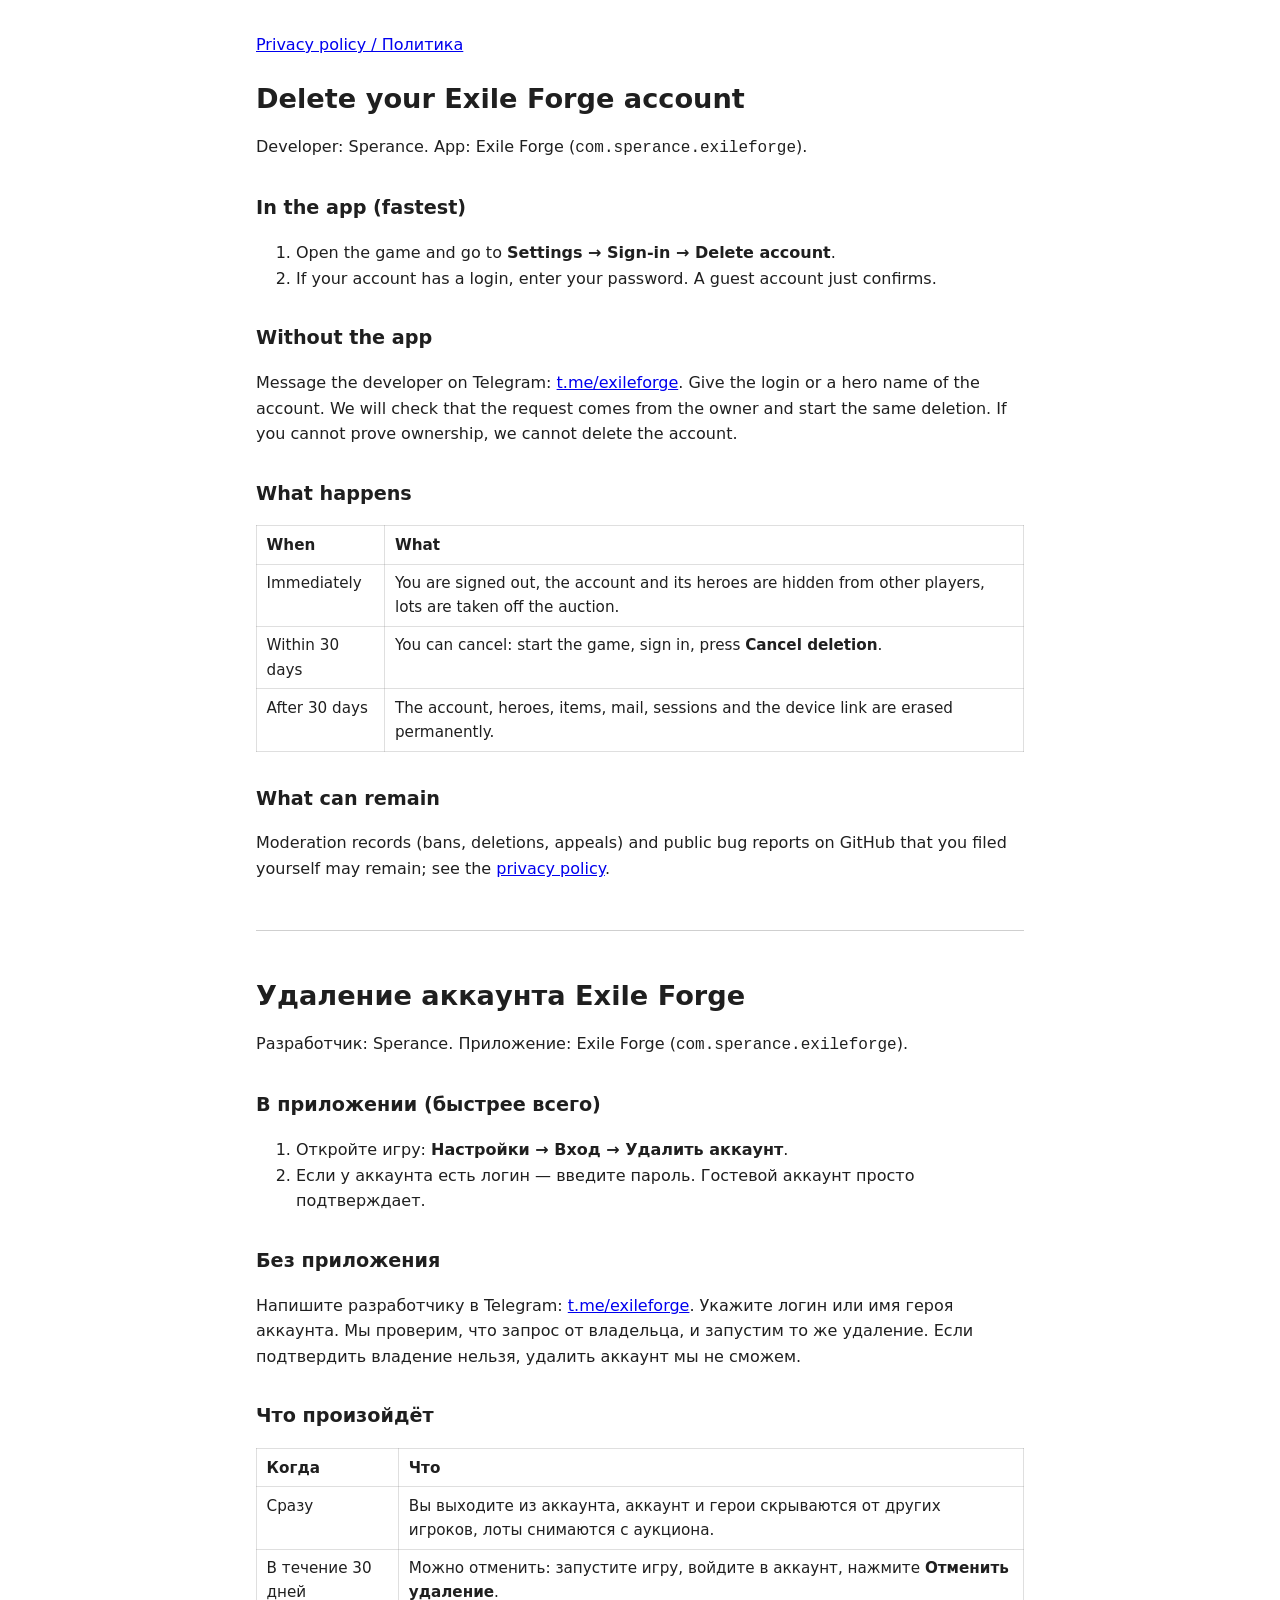
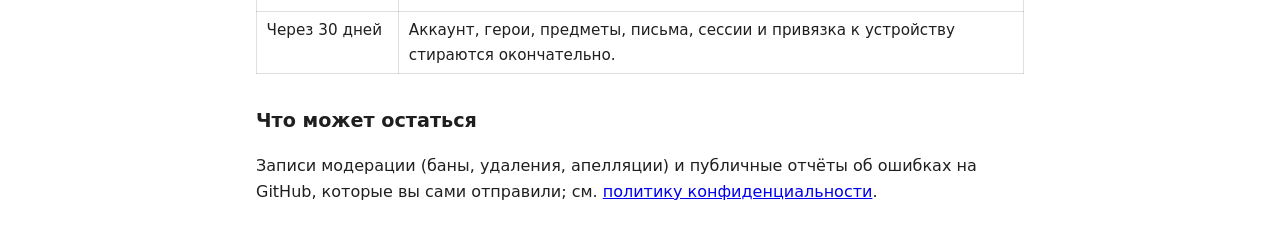
==== legal/delete-account.html @ fa84dd94 "ci: publish privacy policy and account deletion pages to GitHub Pages Server-Update: no Server-Wipe:" ====
<!doctype html>
<html lang="en"><head><meta charset="utf-8"><meta name="viewport" content="width=device-width,initial-scale=1">
<title>Exile Forge — Delete account / Удаление аккаунта</title><link rel="stylesheet" href="style.css"></head>
<body>
<nav><a href="privacy.html">Privacy policy / Политика</a></nav>

<h1>Delete your Exile Forge account</h1>
<p>Developer: Sperance. App: Exile Forge (<code>com.sperance.exileforge</code>).</p>
<h2>In the app (fastest)</h2>
<ol>
<li>Open the game and go to <b>Settings → Sign-in → Delete account</b>.</li>
<li>If your account has a login, enter your password. A guest account just confirms.</li>
</ol>
<h2>Without the app</h2>
<p>Message the developer on Telegram: <a href="https://t.me/exileforge">t.me/exileforge</a>. Give the login or a hero name of the account. We will check that the request comes from the owner and start the same deletion. If you cannot prove ownership, we cannot delete the account.</p>
<h2>What happens</h2>
<table>
<tr><th>When</th><th>What</th></tr>
<tr><td>Immediately</td><td>You are signed out, the account and its heroes are hidden from other players, lots are taken off the auction.</td></tr>
<tr><td>Within 30 days</td><td>You can cancel: start the game, sign in, press <b>Cancel deletion</b>.</td></tr>
<tr><td>After 30 days</td><td>The account, heroes, items, mail, sessions and the device link are erased permanently.</td></tr>
</table>
<h2>What can remain</h2>
<p>Moderation records (bans, deletions, appeals) and public bug reports on GitHub that you filed yourself may remain; see the <a href="privacy.html">privacy policy</a>.</p>

<hr>

<h1>Удаление аккаунта Exile Forge</h1>
<p>Разработчик: Sperance. Приложение: Exile Forge (<code>com.sperance.exileforge</code>).</p>
<h2>В приложении (быстрее всего)</h2>
<ol>
<li>Откройте игру: <b>Настройки → Вход → Удалить аккаунт</b>.</li>
<li>Если у аккаунта есть логин — введите пароль. Гостевой аккаунт просто подтверждает.</li>
</ol>
<h2>Без приложения</h2>
<p>Напишите разработчику в Telegram: <a href="https://t.me/exileforge">t.me/exileforge</a>. Укажите логин или имя героя аккаунта. Мы проверим, что запрос от владельца, и запустим то же удаление. Если подтвердить владение нельзя, удалить аккаунт мы не сможем.</p>
<h2>Что произойдёт</h2>
<table>
<tr><th>Когда</th><th>Что</th></tr>
<tr><td>Сразу</td><td>Вы выходите из аккаунта, аккаунт и герои скрываются от других игроков, лоты снимаются с аукциона.</td></tr>
<tr><td>В течение 30 дней</td><td>Можно отменить: запустите игру, войдите в аккаунт, нажмите <b>Отменить удаление</b>.</td></tr>
<tr><td>Через 30 дней</td><td>Аккаунт, герои, предметы, письма, сессии и привязка к устройству стираются окончательно.</td></tr>
</table>
<h2>Что может остаться</h2>
<p>Записи модерации (баны, удаления, апелляции) и публичные отчёты об ошибках на GitHub, которые вы сами отправили; см. <a href="privacy.html">политику конфиденциальности</a>.</p>
</body></html>
---- legal/style.css ----
:root{color-scheme:light dark}
body{font:16px/1.6 system-ui,-apple-system,"Segoe UI",Roboto,sans-serif;max-width:48rem;margin:2rem auto;padding:0 1rem;color:#1f1f1f;background:#fff}
@media(prefers-color-scheme:dark){body{color:#e6e6e6;background:#141414}a{color:#e0b44c}}
h1{font-size:1.7rem;line-height:1.25}h2{font-size:1.2rem;margin-top:2rem}
table{border-collapse:collapse;width:100%;font-size:.95rem}th,td{border:1px solid #8884;padding:.4rem .6rem;text-align:left;vertical-align:top}
nav{display:flex;gap:1rem;flex-wrap:wrap;margin-bottom:1.5rem}hr{margin:3rem 0;border:0;border-top:1px solid #8886}
.note{font-size:.9rem;opacity:.75}
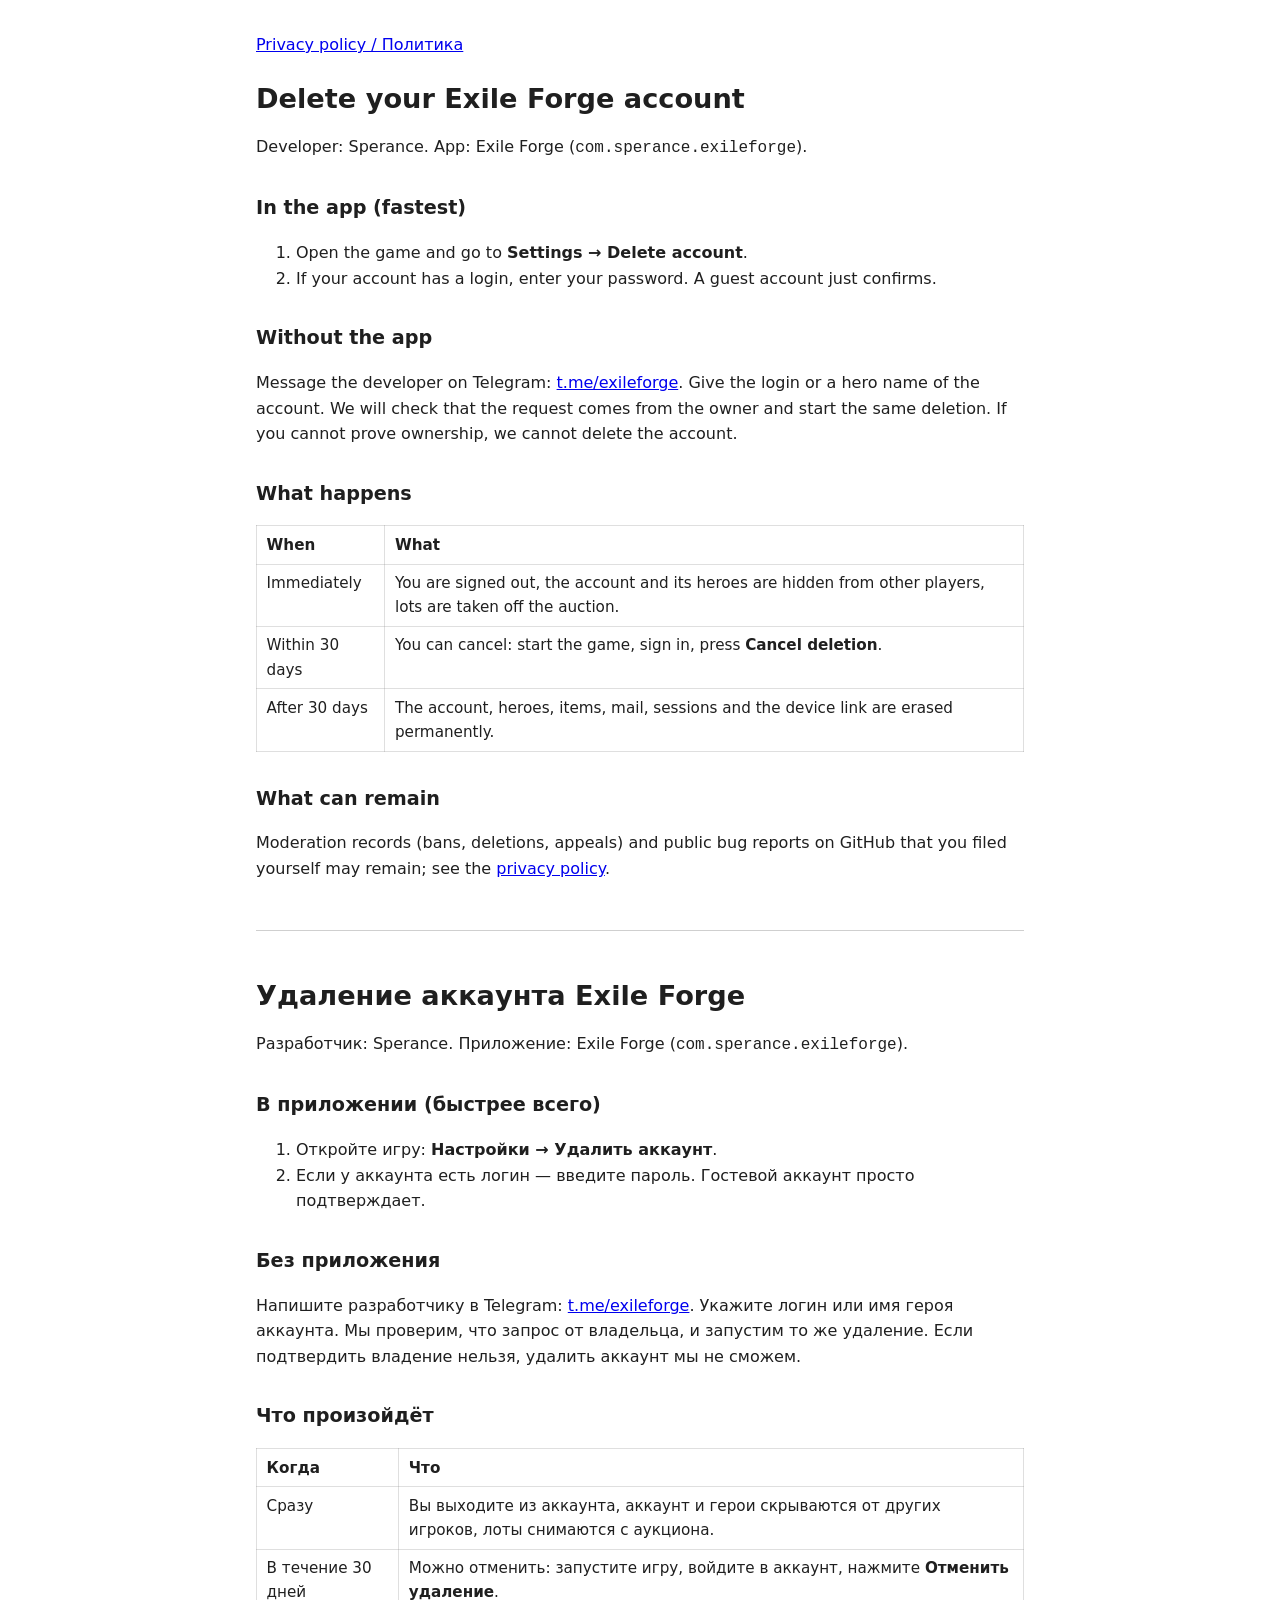
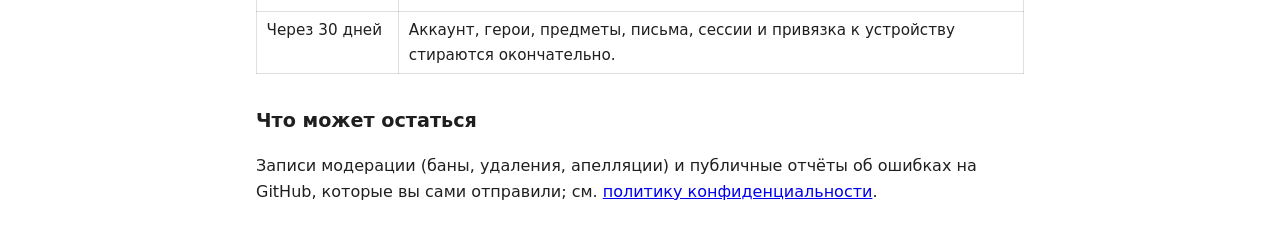
==== commit e433b1e9: "fix: point the account deletion page at the Settings screen The in-game path named a Sign-in step th" ====
--- a/legal/delete-account.html
+++ b/legal/delete-account.html
@@ -8,7 +8,7 @@
 <p>Developer: Sperance. App: Exile Forge (<code>com.sperance.exileforge</code>).</p>
 <h2>In the app (fastest)</h2>
 <ol>
-<li>Open the game and go to <b>Settings → Sign-in → Delete account</b>.</li>
+<li>Open the game and go to <b>Settings → Delete account</b>.</li>
 <li>If your account has a login, enter your password. A guest account just confirms.</li>
 </ol>
 <h2>Without the app</h2>
@@ -29,7 +29,7 @@
 <p>Разработчик: Sperance. Приложение: Exile Forge (<code>com.sperance.exileforge</code>).</p>
 <h2>В приложении (быстрее всего)</h2>
 <ol>
-<li>Откройте игру: <b>Настройки → Вход → Удалить аккаунт</b>.</li>
+<li>Откройте игру: <b>Настройки → Удалить аккаунт</b>.</li>
 <li>Если у аккаунта есть логин — введите пароль. Гостевой аккаунт просто подтверждает.</li>
 </ol>
 <h2>Без приложения</h2>
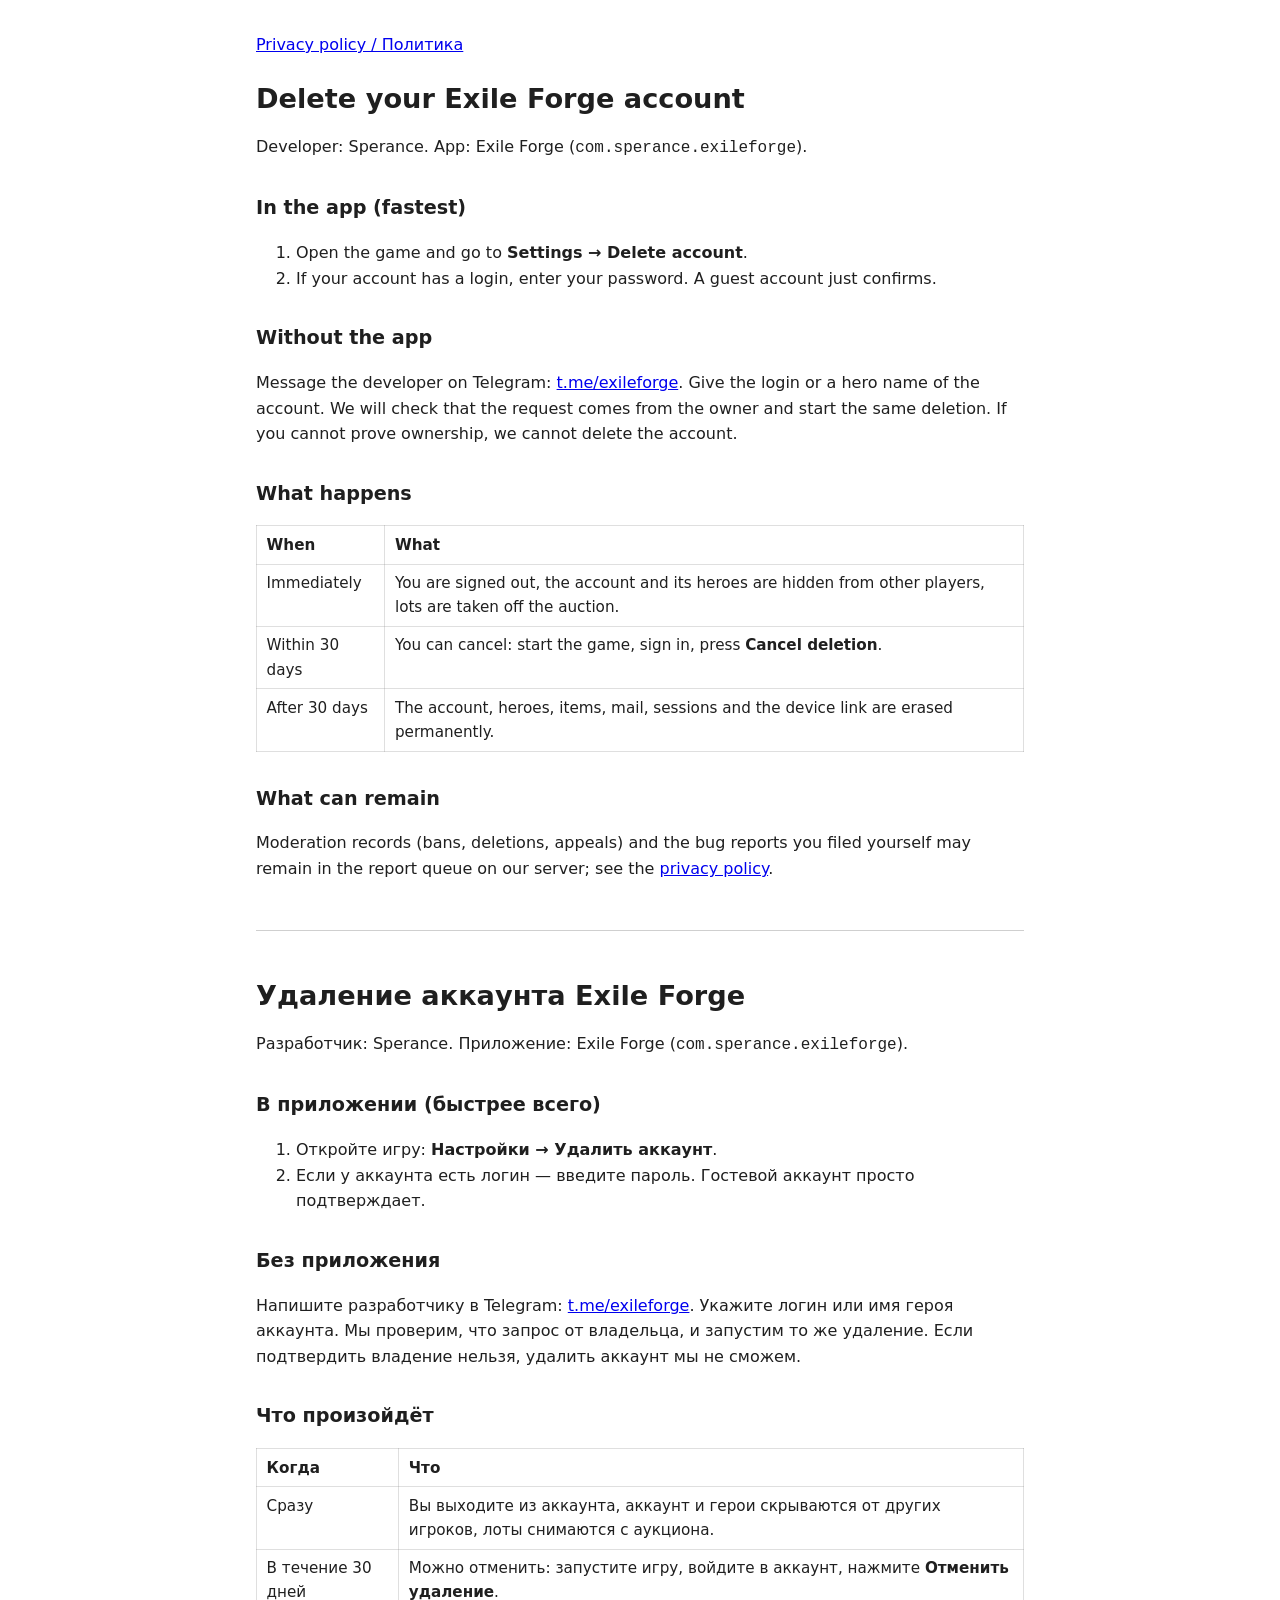
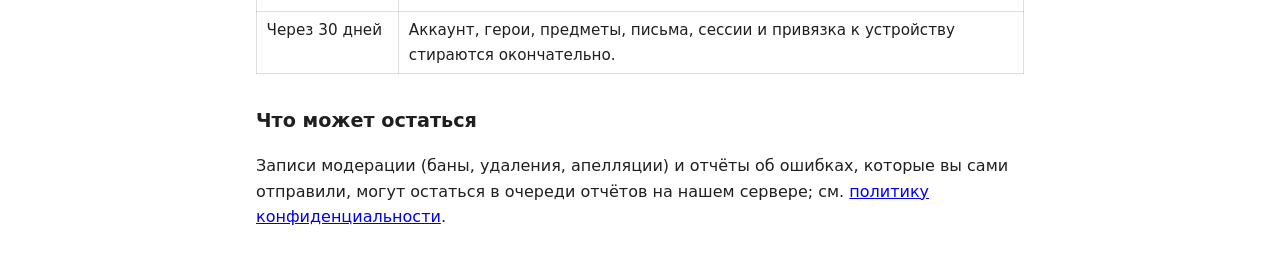
==== commit ceb6a87f: "fix: state where the player reports go now The privacy policy and the account deletion page told the" ====
--- a/legal/delete-account.html
+++ b/legal/delete-account.html
@@ -21,7 +21,7 @@
 <tr><td>After 30 days</td><td>The account, heroes, items, mail, sessions and the device link are erased permanently.</td></tr>
 </table>
 <h2>What can remain</h2>
-<p>Moderation records (bans, deletions, appeals) and public bug reports on GitHub that you filed yourself may remain; see the <a href="privacy.html">privacy policy</a>.</p>
+<p>Moderation records (bans, deletions, appeals) and the bug reports you filed yourself may remain in the report queue on our server; see the <a href="privacy.html">privacy policy</a>.</p>
 
 <hr>
 
@@ -42,5 +42,5 @@
 <tr><td>Через 30 дней</td><td>Аккаунт, герои, предметы, письма, сессии и привязка к устройству стираются окончательно.</td></tr>
 </table>
 <h2>Что может остаться</h2>
-<p>Записи модерации (баны, удаления, апелляции) и публичные отчёты об ошибках на GitHub, которые вы сами отправили; см. <a href="privacy.html">политику конфиденциальности</a>.</p>
+<p>Записи модерации (баны, удаления, апелляции) и отчёты об ошибках, которые вы сами отправили, могут остаться в очереди отчётов на нашем сервере; см. <a href="privacy.html">политику конфиденциальности</a>.</p>
 </body></html>
